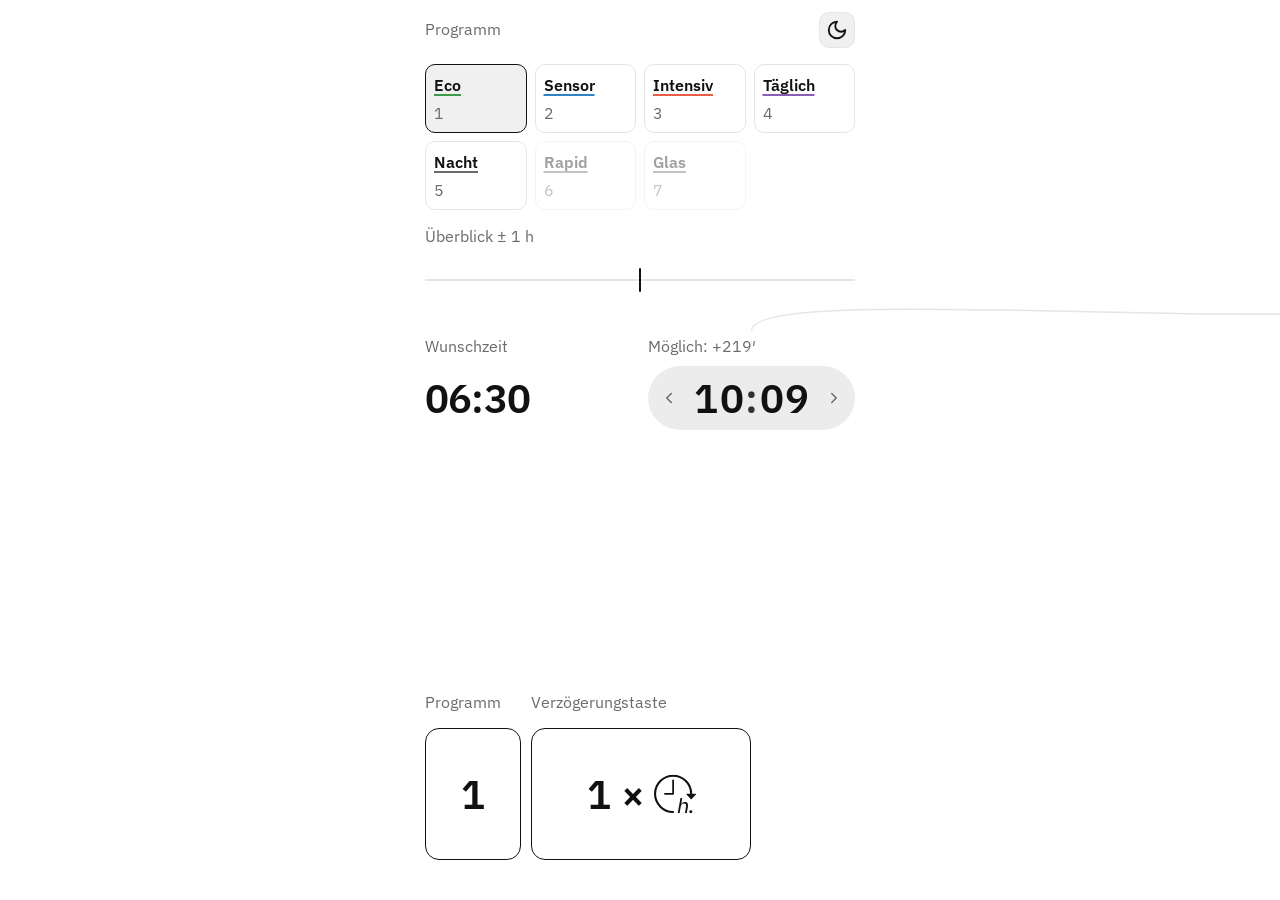
==== index.html @ c5018619 "fix: versioning and scrubbing interaction fixes Fixed scrubbing interactions, bumped asset versionin" ====
<!DOCTYPE html>
<html lang="de" data-theme="light">

<head>
  <meta charset="UTF-8" />
  <meta name="viewport"
    content="width=device-width, initial-scale=1.0, maximum-scale=1.0, user-scalable=no, viewport-fit=cover" />
  <meta name="apple-mobile-web-app-capable" content="yes" />
  <meta name="apple-mobile-web-app-status-bar-style" content="default" id="statusBarMeta" />
  <meta name="theme-color" content="#ffffff" id="themeColorMeta" />
  <title>Spülzeit</title>
  <link rel="stylesheet" href="styles.css?v=44" />
  <link rel="manifest" href="manifest.json" />
  <link rel="apple-touch-icon" href="icon.png" />
  <link href="https://fonts.googleapis.com/css2?family=IBM+Plex+Sans:wght@400;600&display=swap" rel="stylesheet" />
</head>

<body class="t-body">
  <div class="app">
    <div class="topbar">
      <div class="label" id="machineName">Programm</div>
      <button type="button" class="btn-icon" id="themeToggle" aria-label="Hell/Dunkel umschalten" title="Theme">
        <svg class="icon" id="themeIcon" viewBox="0 0 24 24" aria-hidden="true" fill="none" stroke="currentColor"
          stroke-width="2" stroke-linecap="round" stroke-linejoin="round">
          <circle cx="12" cy="12" r="4" />
          <path d="M12 3v1M12 20v1M4.2 4.2l.7.7M19.1 19.1l.7.7M3 12h1M20 12h1M4.2 19.8l.7-.7M19.1 4.9l.7-.7" />
        </svg>
      </button>
    </div>

    <div class="prog-wrap" id="programButtons"></div>
    <div class="time-connection" id="timeConnection">
      <svg class="time-connection-line" id="timeConnectionLine" aria-hidden="true">
        <rect class="time-connection-hit-area" id="timeConnectionHitArea"></rect>
        <path class="time-connection-path" id="timeConnectionPath"></path>
      </svg>

      <section class="overview" aria-label="Überblick ± 40 min">
        <div class="overview-title label" id="overviewTitle">Überblick ± 40 min</div>
        <div class="overview-tl" id="overviewTl">
          <div class="overview-track" id="overviewTrack"></div>
        </div>
      </section>

      <div class="time-block">
        <div class="time-pair">
          <div class="label">Wunschzeit</div>
          <div class="label" id="actualLabel">Möglich: pünktlich</div>

          <input class="wish-field" id="wishInput" type="text" inputmode="numeric" pattern="[0-9]*" autocomplete="off"
            autocorrect="off" autocapitalize="off" spellcheck="false" maxlength="4" placeholder="0630"
            aria-label="Wunschzeit" />

          <div class="split-step" id="splitStep">
            <button type="button" class="split-hit split-earlier" id="earlierBtn" aria-label="Früher"></button>
            <button type="button" class="split-hit split-later" id="laterBtn" aria-label="Später"></button>
            <div class="split-face">
              <svg class="icon chev" viewBox="0 0 24 24" aria-hidden="true" fill="none" stroke="currentColor"
                stroke-width="2" stroke-linecap="round" stroke-linejoin="round">
                <path d="M15 6l-6 6 6 6" />
              </svg>
              <div class="odo" id="actualOdo" data-time="00:00" aria-label="Tatsächliche Zielzeit">
                <span class="odo-digit" data-i="0"><span class="odo-static">0</span></span>
                <span class="odo-digit" data-i="1"><span class="odo-static">0</span></span>
                <span class="odo-colon">:</span>
                <span class="odo-digit" data-i="2"><span class="odo-static">0</span></span>
                <span class="odo-digit" data-i="3"><span class="odo-static">0</span></span>
              </div>
              <svg class="icon chev" viewBox="0 0 24 24" aria-hidden="true" fill="none" stroke="currentColor"
                stroke-width="2" stroke-linecap="round" stroke-linejoin="round">
                <path d="M9 6l6 6-6 6" />
              </svg>
            </div>
          </div>

          <div class="label" id="wishDayHint"></div>
        </div>
      </div>
    </div>

    <div class="hero-wrap">
      <div class="hero-row">
        <div class="hero-col hero-col-pgm">
          <div class="label">Programm</div>
          <div class="hero-pgm" id="heroPgm" aria-label="Programm">
            <div class="hero-pgm-face">
              <div class="odo" id="heroPgmNum" data-value="–" aria-label="Programm">
                <span class="odo-digit" data-i="0"><span class="odo-static">–</span></span>
              </div>
            </div>
          </div>
        </div>
        <div class="hero-col">
          <div class="label">Verzögerungstaste</div>
          <div class="hero-badge" id="heroBadge">
            <div class="hero-badge-face">
              <div class="odo" id="pressCount" data-value="–" aria-label="Tastendrücke">
                <span class="odo-digit" data-i="0"><span class="odo-static">–</span></span>
              </div>
              <span class="t-display">×</span>
              <svg class="delay-icon" viewBox="0 0 73.5741225 67.4832826" aria-hidden="true">
                <use href="#delay-icon-symbol"></use>
              </svg>
            </div>
          </div>
        </div>
      </div>
    </div>
  </div>

  <!-- Delay icon inline (file:// safe) -->
  <svg xmlns="http://www.w3.org/2000/svg" width="0" height="0" style="position:absolute;overflow:hidden"
    aria-hidden="true">
    <symbol id="delay-icon-symbol" viewBox="0 0 73.5741225 67.4832826" fill="none">
      <path
        d="M65.1679519,33.5052358c0-17.4868352-14.1758809-31.6627161-31.6627161-31.6627161S1.8425196,16.0184005,1.8425196,33.5052358s14.1758809,31.6627161,31.6627161,31.6627161"
        stroke="currentColor" stroke-linecap="round" stroke-linejoin="round" stroke-width="3.6850393" />
      <polyline points="19.1988094 33.5052358 33.5052358 33.5052358 33.5052358 9.7183352" stroke="currentColor"
        stroke-linecap="round" stroke-linejoin="round" stroke-width="3.1181102" />
      <path
        d="M64.664173,42.7518868l-7.7080712-8.0686745c-.4234778-.4432892-.109278-1.1779766.5037789-1.1779766h15.4161424c.6130569,0,.9272567.7346874.5037789,1.1779766l-7.7080712,8.0686745c-.2744261.2872645-.7331316.2872645-1.0075577,0Z"
        fill="currentColor" />
      <g fill="currentColor">
        <path
          d="M41.6470553,67.1707826l4.6845703-26.3945312h3.2138672l-1.8916016,10.2675781h.2207031c.5019531-1.0898438,1.2363281-1.9443359,2.2041016-2.5625.9667969-.6181641,2.1542969-.9277344,3.5634766-.9277344,1.3710938,0,2.4970703.2851562,3.3789062.8544922s1.5371094,1.3134766,1.9658203,2.2314453c.4287109.9189453.6425781,1.9042969.6425781,2.9570312,0,.4902344-.0361328,1.0078125-.1103516,1.5527344-.0732422.5449219-.1591797,1.0869141-.2568359,1.625l-1.8369141,10.3964844h-3.2324219l1.8730469-10.5800781c.0488281-.2695312.1015625-.6269531.15625-1.0742188.0556641-.4472656.0830078-.8789062.0830078-1.2949219,0-1.0654297-.2792969-1.9960938-.8359375-2.7919922-.5576172-.7958984-1.5214844-1.1943359-2.8925781-1.1943359-1.1025391,0-2.0488281.2666016-2.8378906.7998047-.7900391.5322266-1.4238281,1.2392578-1.9013672,2.1210938s-.8085938,1.8427734-.9921875,2.8837891l-1.9648438,11.1308594h-3.2333984Z" />
        <path
          d="M61.908774,64.9481264c0-.7587891.2509766-1.3867188.7529297-1.8828125s1.1083984-.7441406,1.8183594-.7441406c.7470703,0,1.375.2480469,1.8828125.7441406s.7626953,1.1240234.7626953,1.8828125c0,.7226562-.2548828,1.3261719-.7626953,1.8095703s-1.1357422.7255859-1.8828125.7255859c-.7099609,0-1.3164062-.2421875-1.8183594-.7255859s-.7529297-1.0869141-.7529297-1.8095703Z" />
      </g>
    </symbol>
  </svg>

  <script src="machine-config.js?v=36"></script>
  <script src="script.js?v=42"></script>
</body>

</html>
---- styles.css ----
:root,
[data-theme="light"] {
  --canvas: #ffffff;
  --ink: #111111;
  --muted: #6b6b6b;
  --line: #e5e5e5;
  --soft: #f0f0f0;
  --hit: #ebebeb;
  --timeline-line-width: 2px;
  --overview-dot-size: 8px;
  --overview-dot-offset: -4px;
  --overview-dot-outline: 2px;
  --overview-dot-outline-span: 4px;
  --overview-stack-gap: 2px;
  --overview-stack-step:
    calc(
      var(--overview-dot-size) +
      var(--overview-dot-outline-span) +
      var(--overview-stack-gap)
    );
  --overview-thumb-size: 18.62px;
  --overview-thumb-offset: -9.31px;
  --overview-thumb-outline: 2.66px;
  --safe-top: env(safe-area-inset-top, 0px);
  --safe-bottom: env(safe-area-inset-bottom, 0px);
}

[data-theme="dark"] {
  --canvas: #0a0a0a;
  --ink: #f2f2f2;
  --muted: #9a9a9a;
  --line: #2a2a2a;
  --soft: #1c1c1c;
  --hit: #2a2a2a;
}

* {
  box-sizing: border-box;
}

html,
body {
  margin: 0;
  height: 100%;
  height: 100dvh;
  overflow: hidden;
  overscroll-behavior: none;
  touch-action: manipulation;
  background: var(--canvas);
  color: var(--ink);
  font-family: "IBM Plex Sans", ui-sans-serif, system-ui, sans-serif;
  -webkit-tap-highlight-color: transparent;
  -webkit-text-size-adjust: 100%;
}

body {
  padding: calc(12px + var(--safe-top)) 20px 0;
  text-align: left;
  /* Long-press / Callout unterdrücken (außer im Zahlenfeld) */
  -webkit-user-select: none;
  user-select: none;
  -webkit-touch-callout: none;
}

.t-body {
  font-size: 16px;
  line-height: 1.35;
  font-weight: 400;
}

.t-strong {
  font-size: 16px;
  line-height: 1.35;
  font-weight: 600;
}

.t-display {
  font-size: 40px;
  line-height: 1;
  font-weight: 600;
  font-variant-numeric: tabular-nums;
  letter-spacing: -0.02em;
}

.label {
  color: var(--muted);
  font-size: 16px;
  line-height: 1.35;
}

.app {
  max-width: 430px;
  margin: 0 auto;
  display: flex;
  flex-direction: column;
  gap: 16px;
  height: calc(100dvh - 12px - var(--safe-top));
  max-height: calc(100dvh - 12px - var(--safe-top));
  /* kein overflow:hidden — sonst clippt iOS den Hero-Flash (scale/Ring) */
  overflow: visible;
}

.topbar {
  display: flex;
  align-items: center;
  justify-content: space-between;
  gap: 12px;
}

.btn-icon {
  width: 36px;
  height: 36px;
  border: 1px solid var(--line);
  border-radius: 10px;
  background: var(--soft);
  color: var(--ink);
  display: inline-flex;
  align-items: center;
  justify-content: center;
  cursor: pointer;
  padding: 0;
}

.icon {
  width: 22px;
  height: 22px;
  display: block;
  stroke: currentColor;
  fill: none;
  stroke-width: 2;
  stroke-linecap: round;
  stroke-linejoin: round;
}

.icon-sm {
  width: 18px;
  height: 18px;
}

.prog-wrap {
  display: flex;
  flex-wrap: wrap;
  gap: 8px;
}

.prog {
  position: relative;
  border: 1px solid var(--line);
  border-radius: 10px;
  padding: 10px 8px 8px;
  background: var(--canvas);
  color: inherit;
  width: calc(25% - 6px);
  min-width: 72px;
  flex: 0 0 calc(25% - 6px);
  display: flex;
  flex-direction: column;
  gap: 6px;
  text-align: left;
  cursor: pointer;
  font: inherit;
}

.prog-title-row {
  display: flex;
  align-items: center;
  justify-content: space-between;
  gap: 8px;
}

.prog-name {
  text-decoration-line: underline;
  text-decoration-color: var(--program-color);
  text-decoration-thickness: 2px;
  text-underline-offset: 3px;
}

.prog-time-indicator {
  display: none;
  width: var(--overview-dot-size);
  height: var(--overview-dot-size);
  flex: 0 0 auto;
  border: var(--overview-dot-outline) solid var(--ink);
  border-radius: 50%;
  opacity: 0.34;
  transition: opacity 140ms ease, transform 140ms ease;
}

.prog.has-shared-end-time .prog-time-indicator {
  display: block;
}

.prog.has-shared-end-time[aria-selected="true"] .prog-time-indicator {
  background: var(--ink);
  opacity: 0.82;
}

.prog-wrap.is-scrubbing .prog.has-shared-end-time .prog-time-indicator {
  opacity: 0.95;
  transform: scale(1.12);
}

.prog[aria-selected="true"],
.prog.is-locked[aria-selected="true"] {
  border-color: var(--ink);
  background: var(--soft);
}

.prog.is-dim {
  opacity: 0.4;
}

.prog-footer {
  display: flex;
  align-items: center;
  justify-content: space-between;
  min-height: 18px;
  gap: 4px;
}

.prog-lock-badge {
  width: 18px;
  height: 18px;
  border-radius: 5px;
  background: var(--ink);
  color: var(--canvas);
  display: none;
  align-items: center;
  justify-content: center;
  flex-shrink: 0;
}

.prog.is-locked .prog-lock-badge {
  display: flex;
}

.prog-lock-badge svg {
  width: 11px;
  height: 11px;
  stroke: currentColor;
  fill: none;
  stroke-width: 2.5;
  stroke-linecap: round;
  stroke-linejoin: round;
}

/* Überblick um die Wunschzeit, mögliche Ist-Zeiten als Punkte */
.time-connection {
  position: relative;
  display: flex;
  flex-direction: column;
  gap: 16px;
  isolation: isolate;
}

.time-connection-line {
  position: absolute;
  inset: 0;
  width: 100%;
  height: 100%;
  overflow: visible;
  z-index: 0;
  pointer-events: none;
}

.time-connection-path {
  fill: none;
  stroke: var(--line);
  stroke-width: calc(var(--timeline-line-width) * 0.75);
  stroke-linecap: round;
  vector-effect: non-scaling-stroke;
  transition:
    stroke 140ms ease,
    stroke-width 140ms ease;
}

.time-connection-hit-area {
  fill: transparent;
  pointer-events: all;
  touch-action: none;
  cursor: ew-resize;
}

.time-connection.is-scrubbing .time-connection-path {
  stroke: color-mix(in srgb, var(--ink) 50%, var(--line));
  stroke-width: var(--timeline-line-width);
}

.time-connection>.overview,
.time-connection>.time-block {
  position: relative;
  z-index: 1;
}

.overview {
  margin: 0;
}

.overview-title {
  margin-bottom: 10px;
}

.overview-tl {
  display: flex;
  align-items: center;
  gap: 10px;
  /* größere Trefferfläche zum Sliden */
  min-height: 44px;
  margin: 0 -4px;
  padding: 0 4px;
  touch-action: none;
  cursor: ew-resize;
  user-select: none;
}

.overview-track {
  position: relative;
  flex: 1;
  min-width: 0;
  height: var(--timeline-line-width);
  background: var(--line);
  pointer-events: none;
  isolation: isolate;
}

.overview-wish {
  position: absolute;
  left: 50%;
  top: 50%;
  width: 2px;
  height: 24px;
  margin: -12px 0 0 -1px;
  border-radius: 1px;
  background: var(--ink);
  z-index: 1;
}

.overview-mark {
  position: absolute;
  top: 50%;
  width: var(--overview-dot-size);
  height: var(--overview-dot-size);
  margin: var(--overview-dot-offset) 0 0 var(--overview-dot-offset);
  border-radius: 50%;
  background: var(--muted);
  opacity: 1;
  box-shadow: 0 0 0 var(--overview-dot-outline) var(--canvas);
  transform: translateY(calc(var(--stack-index, 0) * var(--overview-stack-step)));
  z-index: 2;
  transition: opacity 140ms ease, transform 140ms ease;
}

.overview-mark.has-color {
  background: var(--dot-color);
  opacity: 1;
}

.overview-mark.is-near {
  opacity: 0;
  transform:
    translateY(calc(var(--stack-index, 0) * var(--overview-stack-step)))
    scale(1.35);
}

.time-connection.is-scrubbing .overview-mark {
  transition: none;
}

.time-connection.is-scrubbing .overview-mark.is-near {
  opacity: 1;
  transform: translateY(calc(var(--stack-index, 0) * var(--overview-stack-step)));
}

.overview-thumb {
  --thumb-color: var(--ink);
  position: absolute;
  left: 50%;
  top: 50%;
  width: var(--overview-thumb-size);
  height: var(--overview-thumb-size);
  margin: var(--overview-thumb-offset) 0 0 var(--overview-thumb-offset);
  border-radius: 50%;
  background: var(--thumb-color);
  box-shadow:
    0 0 0 var(--overview-thumb-outline) var(--canvas),
    0 0 8px 4px color-mix(in srgb, var(--canvas) 72%, transparent);
  z-index: 20;
  pointer-events: none;
  transition:
    left 170ms cubic-bezier(0.22, 1, 0.36, 1),
    width 120ms ease,
    height 120ms ease,
    margin 120ms ease,
    box-shadow 170ms ease,
    background-color 120ms ease;
  will-change: left;
}

.time-connection.is-scrubbing .overview-thumb {
  transition:
    left 0ms linear,
    width 120ms ease,
    height 120ms ease,
    margin 120ms ease,
    box-shadow 0ms ease,
    background-color 0ms linear;
}

.overview-scrub-bubble {
  --scrub-left: 50%;
  position: absolute;
  left: clamp(38px, var(--scrub-left), calc(100% - 38px));
  bottom: calc(11px + var(--scrub-overlay-gap, 16px));
  z-index: 30;
  min-width: 68px;
  padding: 9px 13px;
  border-radius: 999px;
  background: var(--ink);
  color: var(--canvas);
  box-shadow:
    0 0 0 2px var(--canvas),
    0 0 8px 4px color-mix(in srgb, var(--canvas) 78%, transparent),
    0 7px 20px rgba(0, 0, 0, 0.14);
  font-size: 18px;
  font-weight: 600;
  font-variant-numeric: tabular-nums;
  line-height: 1;
  text-align: center;
  white-space: nowrap;
  opacity: 0;
  transform: translate(-50%, 3px) scale(0.97);
  transform-origin: 50% 100%;
  pointer-events: none;
  transition:
    left 170ms cubic-bezier(0.22, 1, 0.36, 1),
    opacity 320ms ease,
    transform 320ms cubic-bezier(0.22, 1, 0.36, 1);
}

.overview-scrub-bubble.is-visible {
  opacity: 1;
  transform: translate(-50%, 0) scale(1);
}

.time-connection.is-scrubbing .overview-scrub-bubble {
  transition:
    left 0ms linear,
    opacity 320ms ease,
    transform 320ms cubic-bezier(0.22, 1, 0.36, 1);
}

.overview-scrub-bubble.is-leaving {
  opacity: 0;
  transform: translate(-50%, -4px) scale(0.99);
}

@media (prefers-reduced-motion: reduce) {
  .overview-scrub-bubble {
    transition: none;
  }
}


.time-block {
  padding: 18px 0;
}

.time-pair {
  display: grid;
  grid-template-columns: 1fr 1fr;
  column-gap: 16px;
  row-gap: 8px;
  align-items: center;
}

.wish-field {
  display: flex;
  align-items: center;
  min-height: 64px;
  width: 100%;
  border: none;
  background: transparent;
  color: var(--ink);
  font: inherit;
  font-size: 40px;
  line-height: 1;
  font-weight: 600;
  font-variant-numeric: tabular-nums;
  letter-spacing: -0.02em;
  padding: 0;
  outline: none;
  -webkit-user-select: text;
  user-select: text;
  -webkit-touch-callout: default;
}

.wish-field::placeholder {
  color: var(--muted);
  opacity: 0.5;
}

.split-step {
  position: relative;
  width: 100%;
  min-height: 64px;
  border-radius: 999px;
  background: transparent;
  overflow: hidden;
}

.split-step::before {
  content: "";
  position: absolute;
  inset: 0;
  background: var(--ink);
  opacity: 0.08;
  pointer-events: none;
}

.split-hit {
  position: absolute;
  top: 0;
  bottom: 0;
  width: 50%;
  border: none;
  padding: 0;
  margin: 0;
  background: transparent;
  cursor: pointer;
  z-index: 1;
  touch-action: manipulation;
  -webkit-user-select: none;
  user-select: none;
}

.split-hit.split-earlier {
  left: 0;
}

.split-hit.split-later {
  right: 0;
}

.split-hit:active {
  background: var(--ink);
  opacity: 0.07;
}

.split-hit.is-disabled {
  cursor: default;
}

.split-hit.is-disabled:active {
  background: transparent;
  opacity: 1;
}

.split-face {
  position: relative;
  z-index: 2;
  display: grid;
  grid-template-columns: 18px minmax(0, 1fr) 18px;
  align-items: center;
  column-gap: 4px;
  padding: 12px;
  min-height: 64px;
  pointer-events: none;
}

.split-face .chev {
  width: 18px;
  height: 18px;
  color: var(--muted);
  display: block;
}

.split-face .odo {
  justify-content: center;
  min-height: 0;
  width: 100%;
}

.odo {
  display: flex;
  align-items: center;
  gap: 1px;
  font-size: 40px;
  line-height: 1;
  font-weight: 600;
  font-variant-numeric: tabular-nums;
  letter-spacing: -0.02em;
}

.odo-colon {
  width: 0.32em;
  text-align: center;
  opacity: 0.85;
}

.odo-digit {
  position: relative;
  width: 0.62em;
  height: 1em;
  overflow: hidden;
}

.odo-digit .odo-static,
.odo-ribbon>span {
  display: flex;
  align-items: center;
  justify-content: center;
  width: 100%;
  height: 1em;
}

.odo-ribbon {
  display: flex;
  flex-direction: column;
  will-change: transform;
  transition: transform 420ms cubic-bezier(0.2, 0.7, 0.2, 1);
}

.hero-wrap {
  margin-top: auto;
  padding-bottom: calc(40px + var(--safe-bottom));
}

.hero-row {
  --hero-h: 132px;
  display: flex;
  align-items: flex-start;
  gap: 10px;
}

.hero-col {
  display: flex;
  flex-direction: column;
  gap: 14px;
  min-width: 0;
}

.hero-col:not(.hero-col-pgm) {
  flex: 1 1 auto;
  max-width: 220px;
}

.hero-col-pgm {
  flex: 0 0 auto;
  align-items: flex-start;
}

.hero-col .label {
  text-align: left;
}

.hero-badge {
  display: block;
  min-width: 0;
  max-width: 220px;
  background: transparent;
  border: none;
  box-sizing: border-box;
}

.hero-badge-face {
  width: 100%;
  max-width: 220px;
  height: var(--hero-h);
  border: 1.5px solid var(--ink);
  border-radius: 14px;
  display: flex;
  align-items: center;
  justify-content: center;
  gap: 10px;
  padding: 12px 18px;
  background: var(--canvas);
  box-sizing: border-box;
}

.hero-pgm {
  flex: 0 0 auto;
  box-sizing: border-box;
}

.hero-pgm-face {
  width: 96px;
  height: var(--hero-h);
  border: 1.5px solid var(--ink);
  border-radius: 14px;
  display: flex;
  align-items: center;
  justify-content: center;
  padding: 10px 6px;
  background: var(--canvas);
  box-sizing: border-box;
}

.hero-badge-face .odo,
.hero-pgm-face .odo {
  font-size: 40px;
}

.delay-icon {
  width: 42px;
  height: 42px;
  color: var(--ink);
  flex-shrink: 0;
}
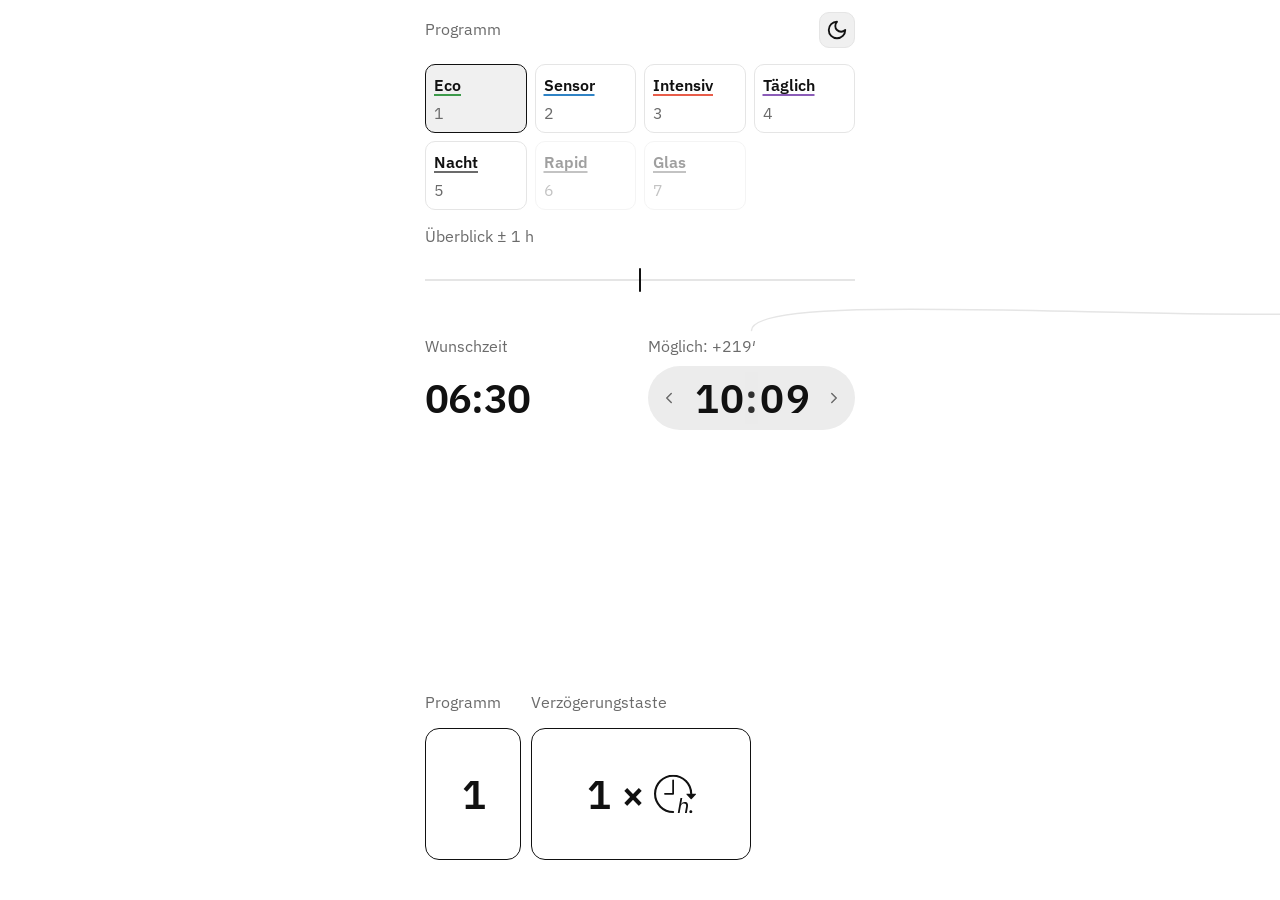
==== commit 92640158: "perf: animate timeline updates, cache scrub geometry, consolidate motion handling Minute-timeline up" ====
--- a/index.html
+++ b/index.html
@@ -9,7 +9,7 @@
   <meta name="apple-mobile-web-app-status-bar-style" content="default" id="statusBarMeta" />
   <meta name="theme-color" content="#ffffff" id="themeColorMeta" />
   <title>Spülzeit</title>
-  <link rel="stylesheet" href="styles.css?v=44" />
+  <link rel="stylesheet" href="styles.css?v=46" />
   <link rel="manifest" href="manifest.json" />
   <link rel="apple-touch-icon" href="icon.png" />
   <link href="https://fonts.googleapis.com/css2?family=IBM+Plex+Sans:wght@400;600&display=swap" rel="stylesheet" />
@@ -130,7 +130,7 @@
   </svg>
 
   <script src="machine-config.js?v=36"></script>
-  <script src="script.js?v=42"></script>
+  <script src="script.js?v=46"></script>
 </body>
 
 </html>
--- a/styles.css
+++ b/styles.css
@@ -5,7 +5,6 @@
   --muted: #6b6b6b;
   --line: #e5e5e5;
   --soft: #f0f0f0;
-  --hit: #ebebeb;
   --timeline-line-width: 2px;
   --overview-dot-size: 8px;
   --overview-dot-offset: -4px;
@@ -31,7 +30,6 @@
   --muted: #9a9a9a;
   --line: #2a2a2a;
   --soft: #1c1c1c;
-  --hit: #2a2a2a;
 }
 
 * {
@@ -132,11 +130,6 @@
   stroke-linejoin: round;
 }
 
-.icon-sm {
-  width: 18px;
-  height: 18px;
-}
-
 .prog-wrap {
   display: flex;
   flex-wrap: wrap;
@@ -362,6 +355,19 @@
     scale(1.35);
 }
 
+.time-connection.is-minute-updating .overview-mark {
+  transition:
+    left 450ms cubic-bezier(0.22, 1, 0.36, 1),
+    opacity 240ms ease,
+    transform 240ms ease;
+  will-change: left;
+}
+
+.overview-mark.is-entering,
+.overview-mark.is-exiting {
+  opacity: 0;
+}
+
 .time-connection.is-scrubbing .overview-mark {
   transition: none;
 }
@@ -374,7 +380,7 @@
 .overview-thumb {
   --thumb-color: var(--ink);
   position: absolute;
-  left: 50%;
+  left: 0;
   top: 50%;
   width: var(--overview-thumb-size);
   height: var(--overview-thumb-size);
@@ -386,19 +392,30 @@
     0 0 8px 4px color-mix(in srgb, var(--canvas) 72%, transparent);
   z-index: 20;
   pointer-events: none;
+  transform: translateX(var(--thumb-left, 0px));
   transition:
-    left 170ms cubic-bezier(0.22, 1, 0.36, 1),
+    transform 170ms cubic-bezier(0.22, 1, 0.36, 1),
     width 120ms ease,
     height 120ms ease,
     margin 120ms ease,
     box-shadow 170ms ease,
     background-color 120ms ease;
-  will-change: left;
+  will-change: transform;
+}
+
+.time-connection.is-minute-updating .overview-thumb {
+  transition:
+    transform 450ms cubic-bezier(0.22, 1, 0.36, 1),
+    width 120ms ease,
+    height 120ms ease,
+    margin 120ms ease,
+    box-shadow 170ms ease,
+    background-color 120ms ease;
 }
 
 .time-connection.is-scrubbing .overview-thumb {
   transition:
-    left 0ms linear,
+    transform 0ms linear,
     width 120ms ease,
     height 120ms ease,
     margin 120ms ease,
@@ -455,7 +472,10 @@
 }
 
 @media (prefers-reduced-motion: reduce) {
-  .overview-scrub-bubble {
+  .time-connection.is-minute-updating .overview-mark,
+  .time-connection.is-minute-updating .overview-thumb,
+  .overview-scrub-bubble,
+  .odo-drum {
     transition: none;
   }
 }
@@ -605,7 +625,7 @@
 }
 
 .odo-digit .odo-static,
-.odo-ribbon>span {
+.odo-drum>span {
   display: flex;
   align-items: center;
   justify-content: center;
@@ -613,11 +633,12 @@
   height: 1em;
 }
 
-.odo-ribbon {
+.odo-drum {
   display: flex;
   flex-direction: column;
   will-change: transform;
-  transition: transform 420ms cubic-bezier(0.2, 0.7, 0.2, 1);
+  transition:
+    transform var(--odo-duration, 420ms) cubic-bezier(0.2, 0.7, 0.2, 1);
 }
 
 .hero-wrap {
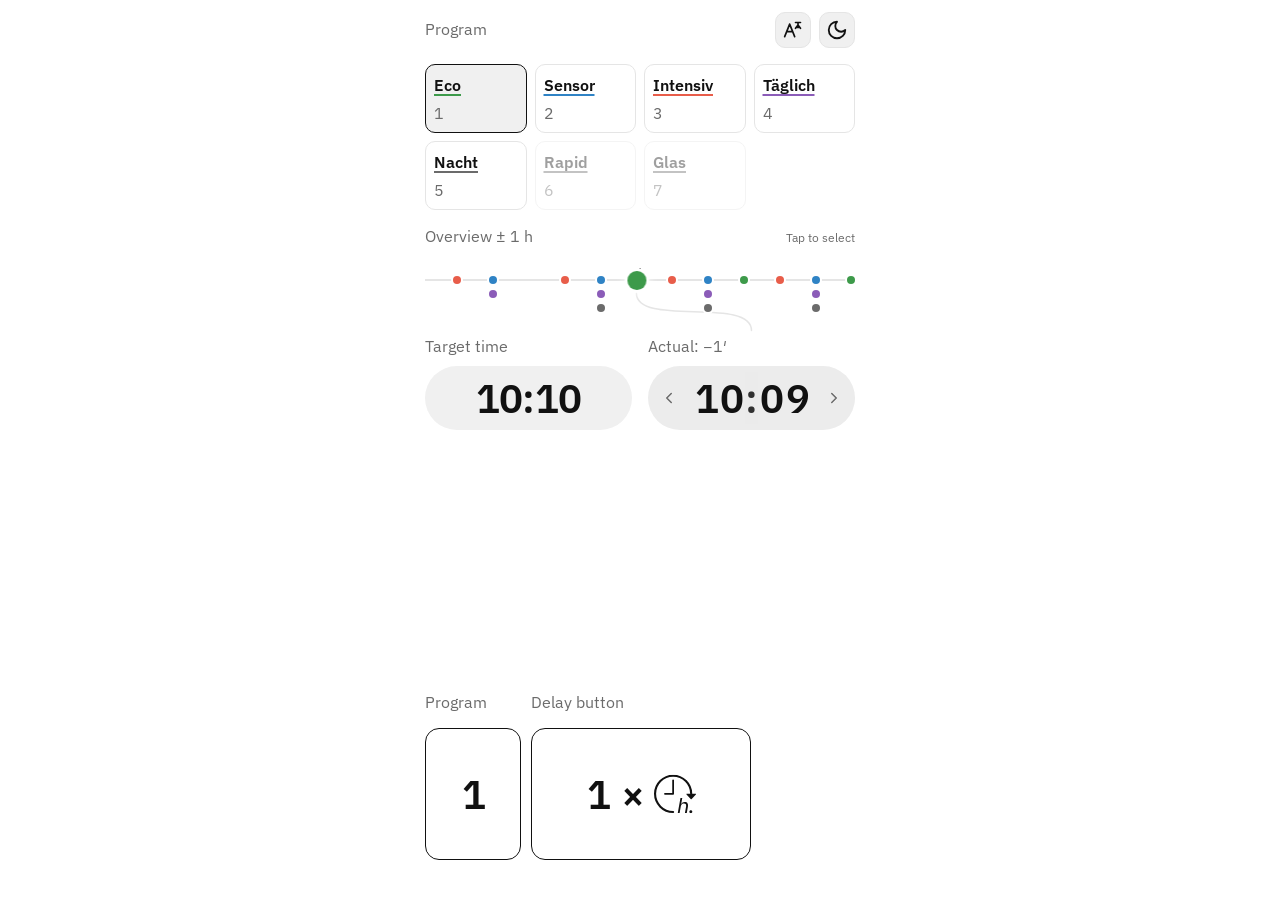
==== commit 6d4d15d4: "feat: add German/English multilingual support, plus UX fixes Key-based i18n system with German sourc" ====
--- a/index.html
+++ b/index.html
@@ -6,26 +6,43 @@
   <meta name="viewport"
     content="width=device-width, initial-scale=1.0, maximum-scale=1.0, user-scalable=no, viewport-fit=cover" />
   <meta name="apple-mobile-web-app-capable" content="yes" />
+  <meta name="mobile-web-app-capable" content="yes" />
   <meta name="apple-mobile-web-app-status-bar-style" content="default" id="statusBarMeta" />
   <meta name="theme-color" content="#ffffff" id="themeColorMeta" />
-  <title>Spülzeit</title>
+  <title>DishTime</title>
   <link rel="stylesheet" href="styles.css?v=46" />
   <link rel="manifest" href="manifest.json" />
-  <link rel="apple-touch-icon" href="icon.png" />
+  <link rel="apple-touch-icon" href="apple-touch-icon.png" />
+  <link rel="icon" href="icons/icon-192.png" sizes="192x192" type="image/png" />
   <link href="https://fonts.googleapis.com/css2?family=IBM+Plex+Sans:wght@400;600&display=swap" rel="stylesheet" />
 </head>
 
 <body class="t-body">
   <div class="app">
     <div class="topbar">
-      <div class="label" id="machineName">Programm</div>
-      <button type="button" class="btn-icon" id="themeToggle" aria-label="Hell/Dunkel umschalten" title="Theme">
-        <svg class="icon" id="themeIcon" viewBox="0 0 24 24" aria-hidden="true" fill="none" stroke="currentColor"
-          stroke-width="2" stroke-linecap="round" stroke-linejoin="round">
-          <circle cx="12" cy="12" r="4" />
-          <path d="M12 3v1M12 20v1M4.2 4.2l.7.7M19.1 19.1l.7.7M3 12h1M20 12h1M4.2 19.8l.7-.7M19.1 4.9l.7-.7" />
-        </svg>
-      </button>
+      <div class="label" id="machineName" data-i18n="program.label">Programm</div>
+      <div class="topbar-actions">
+        <div class="lang-switch">
+          <button type="button" class="btn-icon" id="langToggle" aria-label="Sprache wechseln" title="Sprache"
+            data-i18n-aria="lang.toggleAriaLabel" data-i18n-title="lang.title" aria-haspopup="true"
+            aria-expanded="false">
+            <svg class="icon icon-lang" id="langIcon" viewBox="0 0 24 24" aria-hidden="true" fill="none"
+              stroke="currentColor" stroke-width="2" stroke-linecap="round" stroke-linejoin="round">
+              <path d="M8 5L2 20M8 5l6 15M4.5 14h7" />
+              <path d="M15 3h6M18 3v3M15 10l3-4 3 4M16.5 9h3" />
+            </svg>
+          </button>
+          <div class="lang-popover" id="langPopover" role="menu" hidden></div>
+        </div>
+        <button type="button" class="btn-icon" id="themeToggle" aria-label="Hell/Dunkel umschalten" title="Theme"
+          data-i18n-aria="theme.toggleAriaLabel" data-i18n-title="theme.title">
+          <svg class="icon" id="themeIcon" viewBox="0 0 24 24" aria-hidden="true" fill="none" stroke="currentColor"
+            stroke-width="2" stroke-linecap="round" stroke-linejoin="round">
+            <circle cx="12" cy="12" r="4" />
+            <path d="M12 3v1M12 20v1M4.2 4.2l.7.7M19.1 19.1l.7.7M3 12h1M20 12h1M4.2 19.8l.7-.7M19.1 4.9l.7-.7" />
+          </svg>
+        </button>
+      </div>
     </div>
 
     <div class="prog-wrap" id="programButtons"></div>
@@ -35,8 +52,11 @@
         <path class="time-connection-path" id="timeConnectionPath"></path>
       </svg>
 
-      <section class="overview" aria-label="Überblick ± 40 min">
-        <div class="overview-title label" id="overviewTitle">Überblick ± 40 min</div>
+      <section class="overview" aria-label="Überblick ± 1 h">
+        <div class="overview-title-row">
+          <div class="overview-title label" id="overviewTitle"></div>
+          <div class="overview-hint" id="overviewHint" data-i18n="nav.overviewHint" hidden></div>
+        </div>
         <div class="overview-tl" id="overviewTl">
           <div class="overview-track" id="overviewTrack"></div>
         </div>
@@ -44,16 +64,18 @@
 
       <div class="time-block">
         <div class="time-pair">
-          <div class="label">Wunschzeit</div>
-          <div class="label" id="actualLabel">Möglich: pünktlich</div>
+          <div class="label" data-i18n="wish.label">Wunschzeit</div>
+          <div class="label" id="actualLabel"></div>
 
           <input class="wish-field" id="wishInput" type="text" inputmode="numeric" pattern="[0-9]*" autocomplete="off"
             autocorrect="off" autocapitalize="off" spellcheck="false" maxlength="4" placeholder="0630"
-            aria-label="Wunschzeit" />
+            aria-label="Wunschzeit" data-i18n-aria="wish.label" />
 
           <div class="split-step" id="splitStep">
-            <button type="button" class="split-hit split-earlier" id="earlierBtn" aria-label="Früher"></button>
-            <button type="button" class="split-hit split-later" id="laterBtn" aria-label="Später"></button>
+            <button type="button" class="split-hit split-earlier" id="earlierBtn" aria-label="Früher"
+              data-i18n-aria="nav.earlier"></button>
+            <button type="button" class="split-hit split-later" id="laterBtn" aria-label="Später"
+              data-i18n-aria="nav.later"></button>
             <div class="split-face">
               <svg class="icon chev" viewBox="0 0 24 24" aria-hidden="true" fill="none" stroke="currentColor"
                 stroke-width="2" stroke-linecap="round" stroke-linejoin="round">
@@ -81,8 +103,8 @@
     <div class="hero-wrap">
       <div class="hero-row">
         <div class="hero-col hero-col-pgm">
-          <div class="label">Programm</div>
-          <div class="hero-pgm" id="heroPgm" aria-label="Programm">
+          <div class="label" data-i18n="program.label">Programm</div>
+          <div class="hero-pgm" id="heroPgm" aria-label="Programm" data-i18n-aria="program.label">
             <div class="hero-pgm-face">
               <div class="odo" id="heroPgmNum" data-value="–" aria-label="Programm">
                 <span class="odo-digit" data-i="0"><span class="odo-static">–</span></span>
@@ -91,10 +113,11 @@
           </div>
         </div>
         <div class="hero-col">
-          <div class="label">Verzögerungstaste</div>
+          <div class="label" data-i18n="delay.label">Verzögerungstaste</div>
           <div class="hero-badge" id="heroBadge">
             <div class="hero-badge-face">
-              <div class="odo" id="pressCount" data-value="–" aria-label="Tastendrücke">
+              <div class="odo" id="pressCount" data-value="–" aria-label="Tastendrücke"
+                data-i18n-aria="delay.pressCountAriaLabel">
                 <span class="odo-digit" data-i="0"><span class="odo-static">–</span></span>
               </div>
               <span class="t-display">×</span>
@@ -130,6 +153,7 @@
   </svg>
 
   <script src="machine-config.js?v=36"></script>
+  <script src="i18n.js?v=1"></script>
   <script src="script.js?v=46"></script>
 </body>
 
--- a/styles.css
+++ b/styles.css
@@ -130,6 +130,62 @@
   stroke-linejoin: round;
 }
 
+.topbar-actions {
+  display: flex;
+  align-items: center;
+  gap: 8px;
+}
+
+.lang-switch {
+  position: relative;
+}
+
+.icon-lang {
+  width: 20px;
+  height: 20px;
+}
+
+.lang-popover {
+  position: absolute;
+  top: calc(100% + 8px);
+  right: 0;
+  z-index: 20;
+  display: flex;
+  flex-direction: column;
+  min-width: 140px;
+  padding: 4px;
+  border: 1px solid var(--line);
+  border-radius: 10px;
+  background: var(--canvas);
+  box-shadow: 0 8px 24px rgba(0, 0, 0, 0.12);
+}
+
+.lang-popover[hidden] {
+  display: none;
+}
+
+.lang-option {
+  display: flex;
+  align-items: center;
+  gap: 8px;
+  padding: 8px 10px;
+  border: none;
+  border-radius: 7px;
+  background: transparent;
+  color: var(--ink);
+  font: inherit;
+  text-align: left;
+  cursor: pointer;
+}
+
+.lang-option:hover {
+  background: var(--soft);
+}
+
+.lang-option[aria-checked="true"] {
+  font-weight: 600;
+}
+
 .prog-wrap {
   display: flex;
   flex-wrap: wrap;
@@ -289,8 +345,26 @@
   margin: 0;
 }
 
+.overview-title-row {
+  display: flex;
+  align-items: baseline;
+  justify-content: space-between;
+  gap: 8px;
+  margin-bottom: 10px;
+}
+
 .overview-title {
-  margin-bottom: 10px;
+  min-width: 0;
+}
+
+.overview-hint {
+  color: var(--muted);
+  font-size: 12px;
+  white-space: nowrap;
+}
+
+.overview-hint[hidden] {
+  display: none;
 }
 
 .overview-tl {
@@ -496,10 +570,13 @@
 .wish-field {
   display: flex;
   align-items: center;
+  justify-content: center;
+  text-align: center;
   min-height: 64px;
   width: 100%;
   border: none;
-  background: transparent;
+  border-radius: 999px;
+  background: var(--soft);
   color: var(--ink);
   font: inherit;
   font-size: 40px;
@@ -507,7 +584,7 @@
   font-weight: 600;
   font-variant-numeric: tabular-nums;
   letter-spacing: -0.02em;
-  padding: 0;
+  padding: 0 20px;
   outline: none;
   -webkit-user-select: text;
   user-select: text;
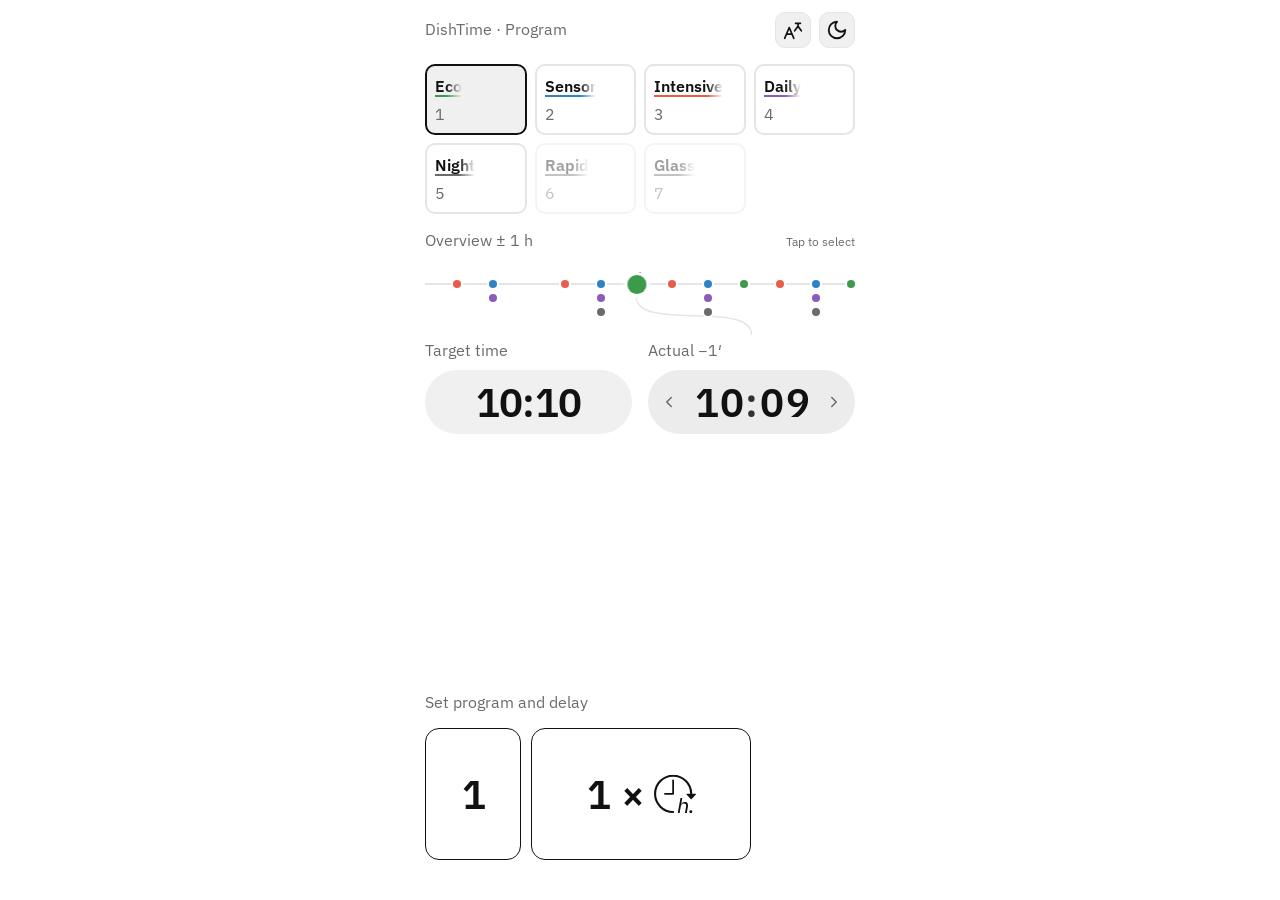
==== commit 500f1737: "feat: redesign shared-time indicator, add Spanish/Dutch/French, pull-down menu Reworked the language" ====
--- a/index.html
+++ b/index.html
@@ -20,7 +20,7 @@
 <body class="t-body">
   <div class="app">
     <div class="topbar">
-      <div class="label" id="machineName" data-i18n="program.label">Programm</div>
+      <div class="label" id="machineName">DishTime · <span data-i18n="program.label">Programm</span></div>
       <div class="topbar-actions">
         <div class="lang-switch">
           <button type="button" class="btn-icon" id="langToggle" aria-label="Sprache wechseln" title="Sprache"
@@ -28,8 +28,10 @@
             aria-expanded="false">
             <svg class="icon icon-lang" id="langIcon" viewBox="0 0 24 24" aria-hidden="true" fill="none"
               stroke="currentColor" stroke-width="2" stroke-linecap="round" stroke-linejoin="round">
-              <path d="M8 5L2 20M8 5l6 15M4.5 14h7" />
-              <path d="M15 3h6M18 3v3M15 10l3-4 3 4M16.5 9h3" />
+              <path d="M7.5 9L2 22M7.5 9l5.5 13M4.3 17h6.4" />
+              <g stroke-linejoin="miter">
+                <path d="M15 4h6M18 4v3.5M14 13l4-5.5 4 5.5" />
+              </g>
             </svg>
           </button>
           <div class="lang-popover" id="langPopover" role="menu" hidden></div>
@@ -101,9 +103,9 @@
     </div>
 
     <div class="hero-wrap">
+      <div class="label hero-instruction" data-i18n="hero.instruction">An der Maschine einstellen</div>
       <div class="hero-row">
         <div class="hero-col hero-col-pgm">
-          <div class="label" data-i18n="program.label">Programm</div>
           <div class="hero-pgm" id="heroPgm" aria-label="Programm" data-i18n-aria="program.label">
             <div class="hero-pgm-face">
               <div class="odo" id="heroPgmNum" data-value="–" aria-label="Programm">
@@ -113,7 +115,6 @@
           </div>
         </div>
         <div class="hero-col">
-          <div class="label" data-i18n="delay.label">Verzögerungstaste</div>
           <div class="hero-badge" id="heroBadge">
             <div class="hero-badge-face">
               <div class="odo" id="pressCount" data-value="–" aria-label="Tastendrücke"
--- a/styles.css
+++ b/styles.css
@@ -5,6 +5,7 @@
   --muted: #6b6b6b;
   --line: #e5e5e5;
   --soft: #f0f0f0;
+  --group-fill: var(--soft);
   --timeline-line-width: 2px;
   --overview-dot-size: 8px;
   --overview-dot-offset: -4px;
@@ -30,6 +31,7 @@
   --muted: #9a9a9a;
   --line: #2a2a2a;
   --soft: #1c1c1c;
+  --group-fill: #2a2a2a;
 }
 
 * {
@@ -194,7 +196,7 @@
 
 .prog {
   position: relative;
-  border: 1px solid var(--line);
+  border: 2px solid var(--line);
   border-radius: 10px;
   padding: 10px 8px 8px;
   background: var(--canvas);
@@ -222,31 +224,34 @@
   text-decoration-color: var(--program-color);
   text-decoration-thickness: 2px;
   text-underline-offset: 3px;
+  flex: 1 1 auto;
+  min-width: 0;
+  overflow: hidden;
+  white-space: nowrap;
+  -webkit-mask-image: linear-gradient(to right, #000 calc(100% - 16px), transparent 100%);
+  mask-image: linear-gradient(to right, #000 calc(100% - 16px), transparent 100%);
 }
 
 .prog-time-indicator {
   display: none;
-  width: var(--overview-dot-size);
-  height: var(--overview-dot-size);
+  width: 16px;
+  height: 16px;
   flex: 0 0 auto;
-  border: var(--overview-dot-outline) solid var(--ink);
-  border-radius: 50%;
-  opacity: 0.34;
-  transition: opacity 140ms ease, transform 140ms ease;
-}
-
-.prog.has-shared-end-time .prog-time-indicator {
+  color: var(--ink);
+}
+
+.prog.has-shared-end-time[aria-selected="true"] .prog-time-indicator {
   display: block;
 }
 
-.prog.has-shared-end-time[aria-selected="true"] .prog-time-indicator {
-  background: var(--ink);
-  opacity: 0.82;
-}
-
-.prog-wrap.is-scrubbing .prog.has-shared-end-time .prog-time-indicator {
-  opacity: 0.95;
-  transform: scale(1.12);
+.prog-time-indicator svg {
+  display: block;
+  width: 100%;
+  height: 100%;
+}
+
+.prog.has-shared-end-time:not([aria-selected="true"]) {
+  background: var(--group-fill);
 }
 
 .prog[aria-selected="true"],
@@ -330,12 +335,25 @@
   cursor: ew-resize;
 }
 
+/* Trefferfläche überlappt den Bereich, in dem das offene
+   Programm-Auswahlmenü liegt, und würde Taps darauf abfangen */
+.time-connection.has-shared-list-menu .time-connection-hit-area {
+  pointer-events: none;
+}
+
 .time-connection.is-scrubbing .time-connection-path {
   stroke: color-mix(in srgb, var(--ink) 50%, var(--line));
   stroke-width: var(--timeline-line-width);
 }
 
-.time-connection>.overview,
+.time-connection>.overview {
+  position: relative;
+  /* höher als .time-block, sonst deckt die Wunschzeit-Sektion (später im
+     DOM, gleicher Stacking-Kontext) das nach unten überlaufende
+     .overview-shared-list zu */
+  z-index: 2;
+}
+
 .time-connection>.time-block {
   position: relative;
   z-index: 1;
@@ -545,10 +563,55 @@
   transform: translate(-50%, -4px) scale(0.99);
 }
 
+.overview-shared-list {
+  --scrub-left: 50%;
+  position: absolute;
+  left: clamp(70px, var(--scrub-left), calc(100% - 70px));
+  top: calc(100% + 14px);
+  z-index: 30;
+  min-width: 96px;
+  padding: 5px;
+  border-radius: 12px;
+  border: 1px solid var(--line);
+  background: var(--canvas);
+  box-shadow: 0 8px 24px rgba(0, 0, 0, 0.16);
+  opacity: 0;
+  transform: translate(-50%, -4px) scale(0.97);
+  transform-origin: 50% 0%;
+  pointer-events: none;
+  transition:
+    left 170ms cubic-bezier(0.22, 1, 0.36, 1),
+    opacity 200ms ease,
+    transform 200ms cubic-bezier(0.22, 1, 0.36, 1);
+}
+
+.overview-shared-list.is-visible {
+  opacity: 1;
+  transform: translate(-50%, 0) scale(1);
+  pointer-events: auto;
+}
+
+.overview-shared-list-item {
+  padding: 9px 14px;
+  border-radius: 8px;
+  font-size: 17px;
+  font-weight: 600;
+  color: var(--ink);
+  white-space: nowrap;
+  text-align: left;
+  cursor: pointer;
+}
+
+.overview-shared-list-item.is-current {
+  background: var(--ink);
+  color: var(--canvas);
+}
+
 @media (prefers-reduced-motion: reduce) {
   .time-connection.is-minute-updating .overview-mark,
   .time-connection.is-minute-updating .overview-thumb,
   .overview-scrub-bubble,
+  .overview-shared-list,
   .odo-drum {
     transition: none;
   }
@@ -723,6 +786,10 @@
   padding-bottom: calc(40px + var(--safe-bottom));
 }
 
+.hero-instruction {
+  margin-bottom: 14px;
+}
+
 .hero-row {
   --hero-h: 132px;
   display: flex;
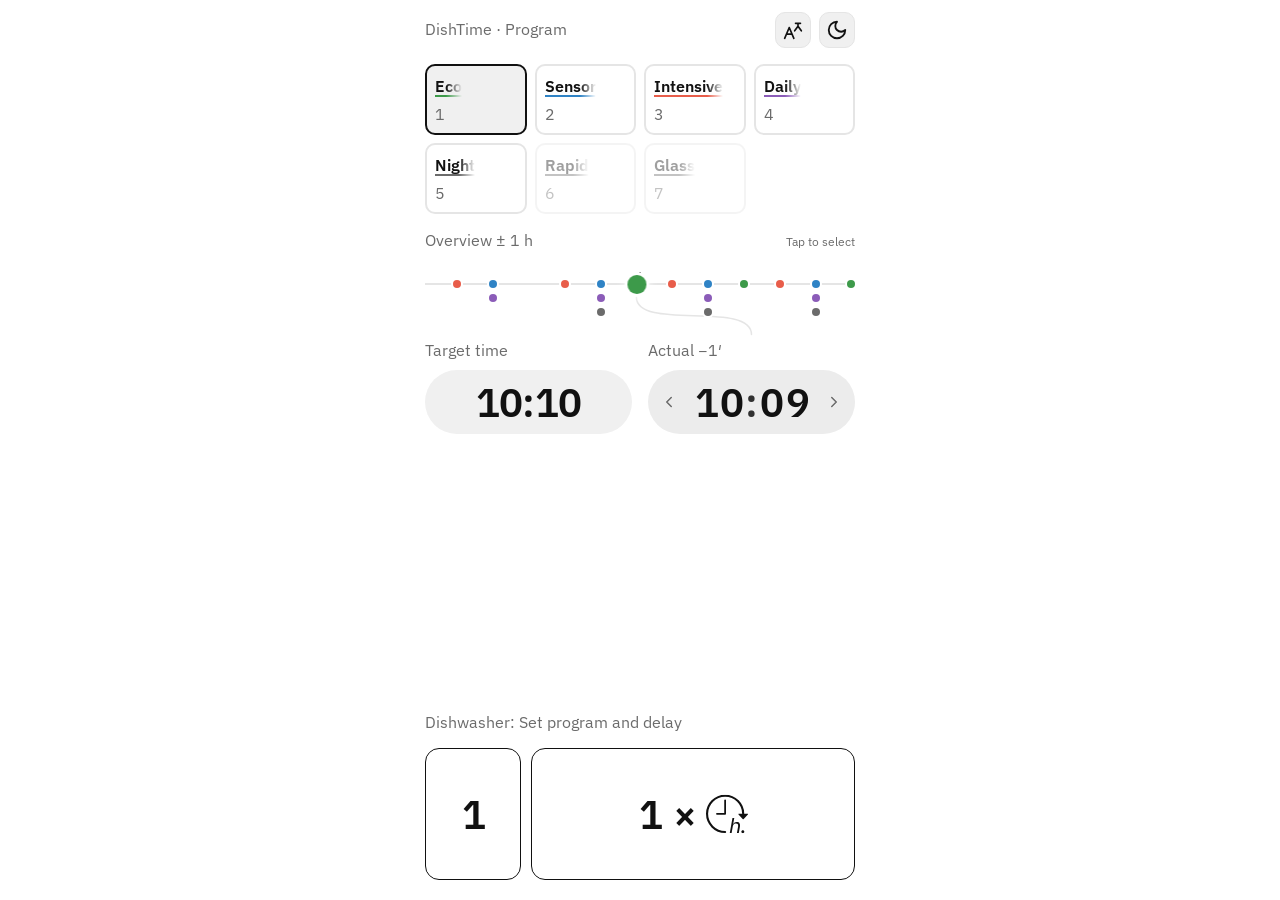
==== commit d72c02bd: "Refine configuration and responsive controls" ====
--- a/index.html
+++ b/index.html
@@ -1,5 +1,5 @@
 <!DOCTYPE html>
-<html lang="de" data-theme="light">
+<html lang="en" data-theme="light">
 
 <head>
   <meta charset="UTF-8" />
@@ -10,7 +10,7 @@
   <meta name="apple-mobile-web-app-status-bar-style" content="default" id="statusBarMeta" />
   <meta name="theme-color" content="#ffffff" id="themeColorMeta" />
   <title>DishTime</title>
-  <link rel="stylesheet" href="styles.css?v=46" />
+  <link rel="stylesheet" href="styles.css?v=47" />
   <link rel="manifest" href="manifest.json" />
   <link rel="apple-touch-icon" href="apple-touch-icon.png" />
   <link rel="icon" href="icons/icon-192.png" sizes="192x192" type="image/png" />
@@ -20,10 +20,10 @@
 <body class="t-body">
   <div class="app">
     <div class="topbar">
-      <div class="label" id="machineName">DishTime · <span data-i18n="program.label">Programm</span></div>
+      <div class="label" id="machineName">DishTime · <span data-i18n="program.label">Program</span></div>
       <div class="topbar-actions">
         <div class="lang-switch">
-          <button type="button" class="btn-icon" id="langToggle" aria-label="Sprache wechseln" title="Sprache"
+          <button type="button" class="btn-icon" id="langToggle" aria-label="Change language" title="Language"
             data-i18n-aria="lang.toggleAriaLabel" data-i18n-title="lang.title" aria-haspopup="true"
             aria-expanded="false">
             <svg class="icon icon-lang" id="langIcon" viewBox="0 0 24 24" aria-hidden="true" fill="none"
@@ -36,7 +36,7 @@
           </button>
           <div class="lang-popover" id="langPopover" role="menu" hidden></div>
         </div>
-        <button type="button" class="btn-icon" id="themeToggle" aria-label="Hell/Dunkel umschalten" title="Theme"
+        <button type="button" class="btn-icon" id="themeToggle" aria-label="Toggle light/dark mode" title="Theme"
           data-i18n-aria="theme.toggleAriaLabel" data-i18n-title="theme.title">
           <svg class="icon" id="themeIcon" viewBox="0 0 24 24" aria-hidden="true" fill="none" stroke="currentColor"
             stroke-width="2" stroke-linecap="round" stroke-linejoin="round">
@@ -54,7 +54,7 @@
         <path class="time-connection-path" id="timeConnectionPath"></path>
       </svg>
 
-      <section class="overview" aria-label="Überblick ± 1 h">
+      <section class="overview" aria-label="Overview ± 1 h">
         <div class="overview-title-row">
           <div class="overview-title label" id="overviewTitle"></div>
           <div class="overview-hint" id="overviewHint" data-i18n="nav.overviewHint" hidden></div>
@@ -66,24 +66,24 @@
 
       <div class="time-block">
         <div class="time-pair">
-          <div class="label" data-i18n="wish.label">Wunschzeit</div>
+          <div class="label" data-i18n="wish.label">Target time</div>
           <div class="label" id="actualLabel"></div>
 
           <input class="wish-field" id="wishInput" type="text" inputmode="numeric" pattern="[0-9]*" autocomplete="off"
             autocorrect="off" autocapitalize="off" spellcheck="false" maxlength="4" placeholder="0630"
-            aria-label="Wunschzeit" data-i18n-aria="wish.label" />
+            aria-label="Target time" data-i18n-aria="wish.label" />
 
           <div class="split-step" id="splitStep">
-            <button type="button" class="split-hit split-earlier" id="earlierBtn" aria-label="Früher"
+            <button type="button" class="split-hit split-earlier" id="earlierBtn" aria-label="Earlier"
               data-i18n-aria="nav.earlier"></button>
-            <button type="button" class="split-hit split-later" id="laterBtn" aria-label="Später"
+            <button type="button" class="split-hit split-later" id="laterBtn" aria-label="Later"
               data-i18n-aria="nav.later"></button>
             <div class="split-face">
               <svg class="icon chev" viewBox="0 0 24 24" aria-hidden="true" fill="none" stroke="currentColor"
                 stroke-width="2" stroke-linecap="round" stroke-linejoin="round">
                 <path d="M15 6l-6 6 6 6" />
               </svg>
-              <div class="odo" id="actualOdo" data-time="00:00" aria-label="Tatsächliche Zielzeit">
+              <div class="odo" id="actualOdo" data-time="00:00" aria-label="Actual finish time">
                 <span class="odo-digit" data-i="0"><span class="odo-static">0</span></span>
                 <span class="odo-digit" data-i="1"><span class="odo-static">0</span></span>
                 <span class="odo-colon">:</span>
@@ -103,12 +103,12 @@
     </div>
 
     <div class="hero-wrap">
-      <div class="label hero-instruction" data-i18n="hero.instruction">An der Maschine einstellen</div>
+      <div class="label hero-instruction" data-i18n="hero.instruction">Dishwasher: Set program and delay</div>
       <div class="hero-row">
         <div class="hero-col hero-col-pgm">
-          <div class="hero-pgm" id="heroPgm" aria-label="Programm" data-i18n-aria="program.label">
+          <div class="hero-pgm" id="heroPgm" aria-label="Program" data-i18n-aria="program.label">
             <div class="hero-pgm-face">
-              <div class="odo" id="heroPgmNum" data-value="–" aria-label="Programm">
+              <div class="odo" id="heroPgmNum" data-value="–" aria-label="Program">
                 <span class="odo-digit" data-i="0"><span class="odo-static">–</span></span>
               </div>
             </div>
@@ -117,7 +117,7 @@
         <div class="hero-col">
           <div class="hero-badge" id="heroBadge">
             <div class="hero-badge-face">
-              <div class="odo" id="pressCount" data-value="–" aria-label="Tastendrücke"
+              <div class="odo" id="pressCount" data-value="–" aria-label="Button presses"
                 data-i18n-aria="delay.pressCountAriaLabel">
                 <span class="odo-digit" data-i="0"><span class="odo-static">–</span></span>
               </div>
@@ -153,9 +153,10 @@
     </symbol>
   </svg>
 
-  <script src="machine-config.js?v=36"></script>
-  <script src="i18n.js?v=1"></script>
-  <script src="script.js?v=46"></script>
+  <script src="app-config.js?v=1"></script>
+  <script src="machine-config.js?v=37"></script>
+  <script src="i18n.js?v=2"></script>
+  <script src="script.js?v=47"></script>
 </body>
 
-</html>+</html>
--- a/styles.css
+++ b/styles.css
@@ -21,6 +21,7 @@
   --overview-thumb-size: 18.62px;
   --overview-thumb-offset: -9.31px;
   --overview-thumb-outline: 2.66px;
+  --page-gutter: 20px;
   --safe-top: env(safe-area-inset-top, 0px);
   --safe-bottom: env(safe-area-inset-bottom, 0px);
 }
@@ -54,9 +55,9 @@
 }
 
 body {
-  padding: calc(12px + var(--safe-top)) 20px 0;
+  padding: calc(12px + var(--safe-top)) var(--page-gutter) 0;
   text-align: left;
-  /* Long-press / Callout unterdrücken (außer im Zahlenfeld) */
+  /* Disable long-press selection and callouts except in the numeric input. */
   -webkit-user-select: none;
   user-select: none;
   -webkit-touch-callout: none;
@@ -96,7 +97,7 @@
   gap: 16px;
   height: calc(100dvh - 12px - var(--safe-top));
   max-height: calc(100dvh - 12px - var(--safe-top));
-  /* kein overflow:hidden — sonst clippt iOS den Hero-Flash (scale/Ring) */
+  /* Do not hide overflow; iOS would clip the hero scale/ring animation. */
   overflow: visible;
 }
 
@@ -298,7 +299,7 @@
   stroke-linejoin: round;
 }
 
-/* Überblick um die Wunschzeit, mögliche Ist-Zeiten als Punkte */
+/* Possible finish times around the target, displayed as timeline points. */
 .time-connection {
   position: relative;
   display: flex;
@@ -335,8 +336,7 @@
   cursor: ew-resize;
 }
 
-/* Trefferfläche überlappt den Bereich, in dem das offene
-   Programm-Auswahlmenü liegt, und würde Taps darauf abfangen */
+/* The hit area overlaps the open program menu and would intercept its taps. */
 .time-connection.has-shared-list-menu .time-connection-hit-area {
   pointer-events: none;
 }
@@ -348,9 +348,8 @@
 
 .time-connection>.overview {
   position: relative;
-  /* höher als .time-block, sonst deckt die Wunschzeit-Sektion (später im
-     DOM, gleicher Stacking-Kontext) das nach unten überlaufende
-     .overview-shared-list zu */
+  /* Keep this above .time-block so the later DOM sibling does not cover the
+     downward-overflowing .overview-shared-list in the same stacking context. */
   z-index: 2;
 }
 
@@ -389,7 +388,7 @@
   display: flex;
   align-items: center;
   gap: 10px;
-  /* größere Trefferfläche zum Sliden */
+  /* Larger touch target for scrubbing. */
   min-height: 44px;
   margin: 0 -4px;
   padding: 0 4px;
@@ -783,7 +782,7 @@
 
 .hero-wrap {
   margin-top: auto;
-  padding-bottom: calc(40px + var(--safe-bottom));
+  padding-bottom: max(var(--page-gutter), var(--safe-bottom));
 }
 
 .hero-instruction {
@@ -805,8 +804,7 @@
 }
 
 .hero-col:not(.hero-col-pgm) {
-  flex: 1 1 auto;
-  max-width: 220px;
+  flex: 1 1 0;
 }
 
 .hero-col-pgm {
@@ -820,8 +818,8 @@
 
 .hero-badge {
   display: block;
+  width: 100%;
   min-width: 0;
-  max-width: 220px;
   background: transparent;
   border: none;
   box-sizing: border-box;
@@ -829,7 +827,6 @@
 
 .hero-badge-face {
   width: 100%;
-  max-width: 220px;
   height: var(--hero-h);
   border: 1.5px solid var(--ink);
   border-radius: 14px;
@@ -870,4 +867,4 @@
   height: 42px;
   color: var(--ink);
   flex-shrink: 0;
-}+}
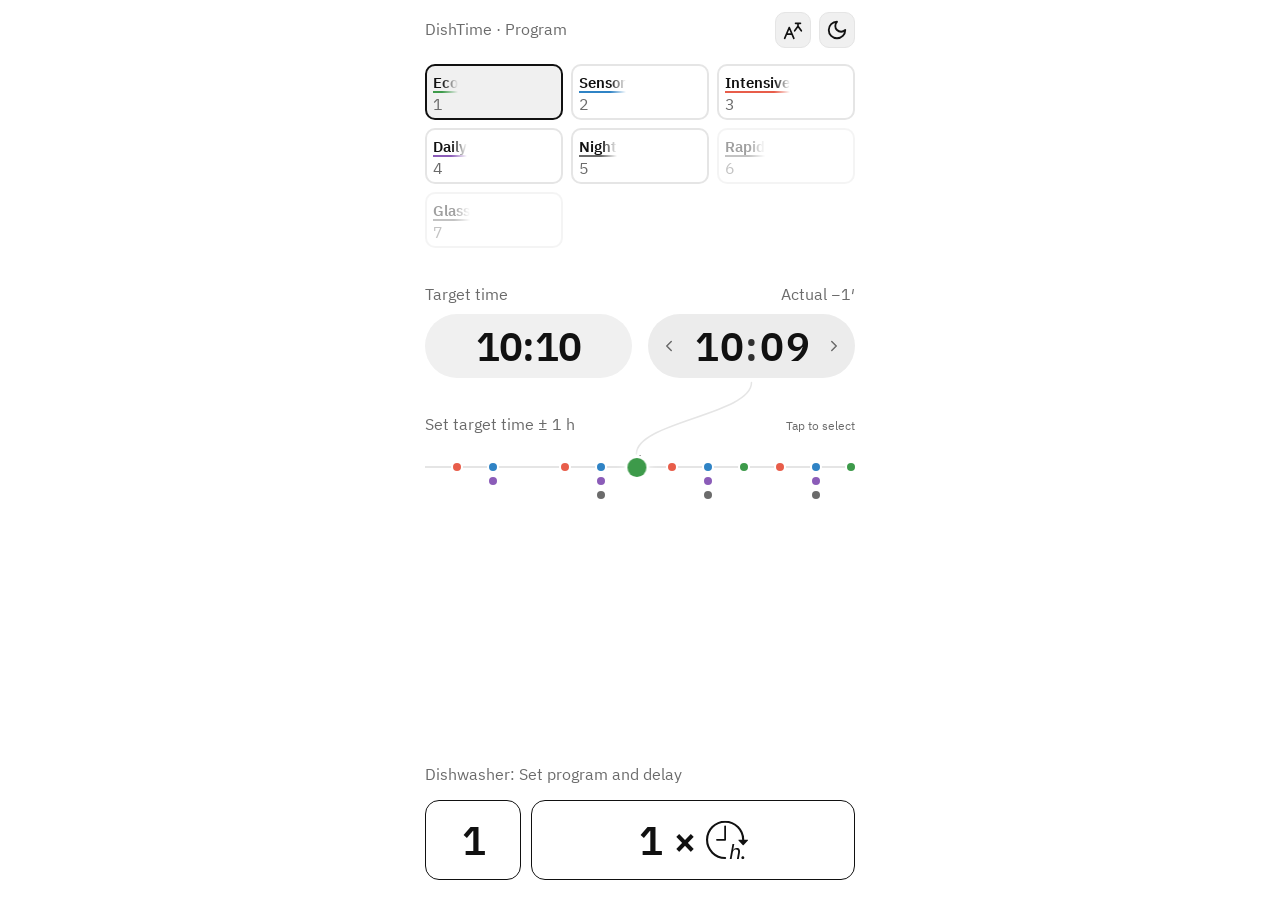
==== commit 99ecce59: "feat: add Ukrainian and refine mobile controls" ====
--- a/index.html
+++ b/index.html
@@ -10,11 +10,10 @@
   <meta name="apple-mobile-web-app-status-bar-style" content="default" id="statusBarMeta" />
   <meta name="theme-color" content="#ffffff" id="themeColorMeta" />
   <title>DishTime</title>
-  <link rel="stylesheet" href="styles.css?v=47" />
+  <link rel="stylesheet" href="styles.css?v=59" />
   <link rel="manifest" href="manifest.json" />
   <link rel="apple-touch-icon" href="apple-touch-icon.png" />
   <link rel="icon" href="icons/icon-192.png" sizes="192x192" type="image/png" />
-  <link href="https://fonts.googleapis.com/css2?family=IBM+Plex+Sans:wght@400;600&display=swap" rel="stylesheet" />
 </head>
 
 <body class="t-body">
@@ -54,23 +53,17 @@
         <path class="time-connection-path" id="timeConnectionPath"></path>
       </svg>
 
-      <section class="overview" aria-label="Overview ± 1 h">
-        <div class="overview-title-row">
-          <div class="overview-title label" id="overviewTitle"></div>
-          <div class="overview-hint" id="overviewHint" data-i18n="nav.overviewHint" hidden></div>
-        </div>
-        <div class="overview-tl" id="overviewTl">
-          <div class="overview-track" id="overviewTrack"></div>
-        </div>
-      </section>
-
       <div class="time-block">
         <div class="time-pair">
-          <div class="label" data-i18n="wish.label">Target time</div>
-          <div class="label" id="actualLabel"></div>
+          <div class="label target-label">
+            <span data-i18n="wish.label">Target time</span><span class="day-hint" id="wishDayHint" aria-hidden="true"> · tomorrow</span>
+          </div>
+          <div class="label actual-label" id="actualLabel">
+            <span id="actualLabelText"></span>
+          </div>
 
           <input class="wish-field" id="wishInput" type="text" inputmode="numeric" pattern="[0-9]*" autocomplete="off"
-            autocorrect="off" autocapitalize="off" spellcheck="false" maxlength="4" placeholder="0630"
+            autocorrect="off" autocapitalize="off" spellcheck="false" maxlength="5" placeholder="06:30"
             aria-label="Target time" data-i18n-aria="wish.label" />
 
           <div class="split-step" id="splitStep">
@@ -96,10 +89,18 @@
               </svg>
             </div>
           </div>
-
-          <div class="label" id="wishDayHint"></div>
         </div>
       </div>
+
+      <section class="overview" aria-label="Set target time ± 1 h">
+        <div class="overview-title-row">
+          <div class="overview-title label" id="overviewTitle"></div>
+          <div class="overview-hint" id="overviewHint" data-i18n="nav.overviewHint" hidden></div>
+        </div>
+        <div class="overview-tl" id="overviewTl">
+          <div class="overview-track" id="overviewTrack"></div>
+        </div>
+      </section>
     </div>
 
     <div class="hero-wrap">
@@ -154,9 +155,9 @@
   </svg>
 
   <script src="app-config.js?v=1"></script>
-  <script src="machine-config.js?v=37"></script>
-  <script src="i18n.js?v=2"></script>
-  <script src="script.js?v=47"></script>
+  <script src="machine-config.js?v=38"></script>
+  <script src="i18n.js?v=4"></script>
+  <script src="script.js?v=56"></script>
 </body>
 
 </html>
--- a/styles.css
+++ b/styles.css
@@ -1,3 +1,19 @@
+@font-face {
+  font-family: "IBM Plex Sans";
+  src: url("assets/fonts/ibm-plex-sans/IBMPlexSans-Regular.woff2") format("woff2");
+  font-style: normal;
+  font-weight: 400;
+  font-display: swap;
+}
+
+@font-face {
+  font-family: "IBM Plex Sans";
+  src: url("assets/fonts/ibm-plex-sans/IBMPlexSans-SemiBold.woff2") format("woff2");
+  font-style: normal;
+  font-weight: 600;
+  font-display: swap;
+}
+
 :root,
 [data-theme="light"] {
   --canvas: #ffffff;
@@ -190,24 +206,24 @@
 }
 
 .prog-wrap {
-  display: flex;
-  flex-wrap: wrap;
+  display: grid;
+  grid-template-columns: repeat(3, minmax(0, 1fr));
   gap: 8px;
 }
 
 .prog {
   position: relative;
+  height: 56px;
   border: 2px solid var(--line);
   border-radius: 10px;
-  padding: 10px 8px 8px;
+  padding: 7px 6px 5px;
   background: var(--canvas);
   color: inherit;
-  width: calc(25% - 6px);
-  min-width: 72px;
-  flex: 0 0 calc(25% - 6px);
+  width: 100%;
+  min-width: 0;
   display: flex;
   flex-direction: column;
-  gap: 6px;
+  gap: 3px;
   text-align: left;
   cursor: pointer;
   font: inherit;
@@ -221,6 +237,7 @@
 }
 
 .prog-name {
+  font-size: 15px;
   text-decoration-line: underline;
   text-decoration-color: var(--program-color);
   text-decoration-thickness: 2px;
@@ -304,7 +321,8 @@
   position: relative;
   display: flex;
   flex-direction: column;
-  gap: 16px;
+  gap: 18px;
+  margin-top: 2px;
   isolation: isolate;
 }
 
@@ -348,8 +366,7 @@
 
 .time-connection>.overview {
   position: relative;
-  /* Keep this above .time-block so the later DOM sibling does not cover the
-     downward-overflowing .overview-shared-list in the same stacking context. */
+  /* Keep the timeline and its downward-overflowing program list above nearby content. */
   z-index: 2;
 }
 
@@ -591,6 +608,9 @@
 }
 
 .overview-shared-list-item {
+  display: flex;
+  align-items: center;
+  gap: 8px;
   padding: 9px 14px;
   border-radius: 8px;
   font-size: 17px;
@@ -601,6 +621,14 @@
   cursor: pointer;
 }
 
+.overview-shared-list-dot {
+  width: var(--overview-dot-size);
+  height: var(--overview-dot-size);
+  flex: 0 0 var(--overview-dot-size);
+  border-radius: 50%;
+  background: var(--program-color, var(--muted));
+}
+
 .overview-shared-list-item.is-current {
   background: var(--ink);
   color: var(--canvas);
@@ -623,10 +651,45 @@
 
 .time-pair {
   display: grid;
-  grid-template-columns: 1fr 1fr;
+  grid-template-columns: minmax(0, 1fr) minmax(0, 1fr);
   column-gap: 16px;
   row-gap: 8px;
   align-items: center;
+}
+
+.time-pair > * {
+  min-width: 0;
+}
+
+.actual-label {
+  text-align: right;
+  white-space: nowrap;
+}
+
+.target-label {
+  position: relative;
+  z-index: 1;
+  white-space: nowrap;
+}
+
+.day-hint {
+  visibility: hidden;
+  opacity: 0;
+  transition:
+    opacity 180ms ease,
+    visibility 0s linear 180ms;
+}
+
+.day-hint.is-visible {
+  visibility: visible;
+  opacity: 1;
+  transition-delay: 0s;
+}
+
+@media (prefers-reduced-motion: reduce) {
+  .day-hint {
+    transition: none;
+  }
 }
 
 .wish-field {
@@ -676,6 +739,20 @@
   pointer-events: none;
 }
 
+.split-step::after {
+  content: "";
+  position: absolute;
+  inset: 0;
+  z-index: 1;
+  background: var(--ink);
+  opacity: 0;
+  pointer-events: none;
+}
+
+.time-connection.is-scrubbing .split-step::after {
+  opacity: 0.07;
+}
+
 .split-hit {
   position: absolute;
   top: 0;
@@ -790,7 +867,7 @@
 }
 
 .hero-row {
-  --hero-h: 132px;
+  --hero-h: 80px;
   display: flex;
   align-items: flex-start;
   gap: 10px;
